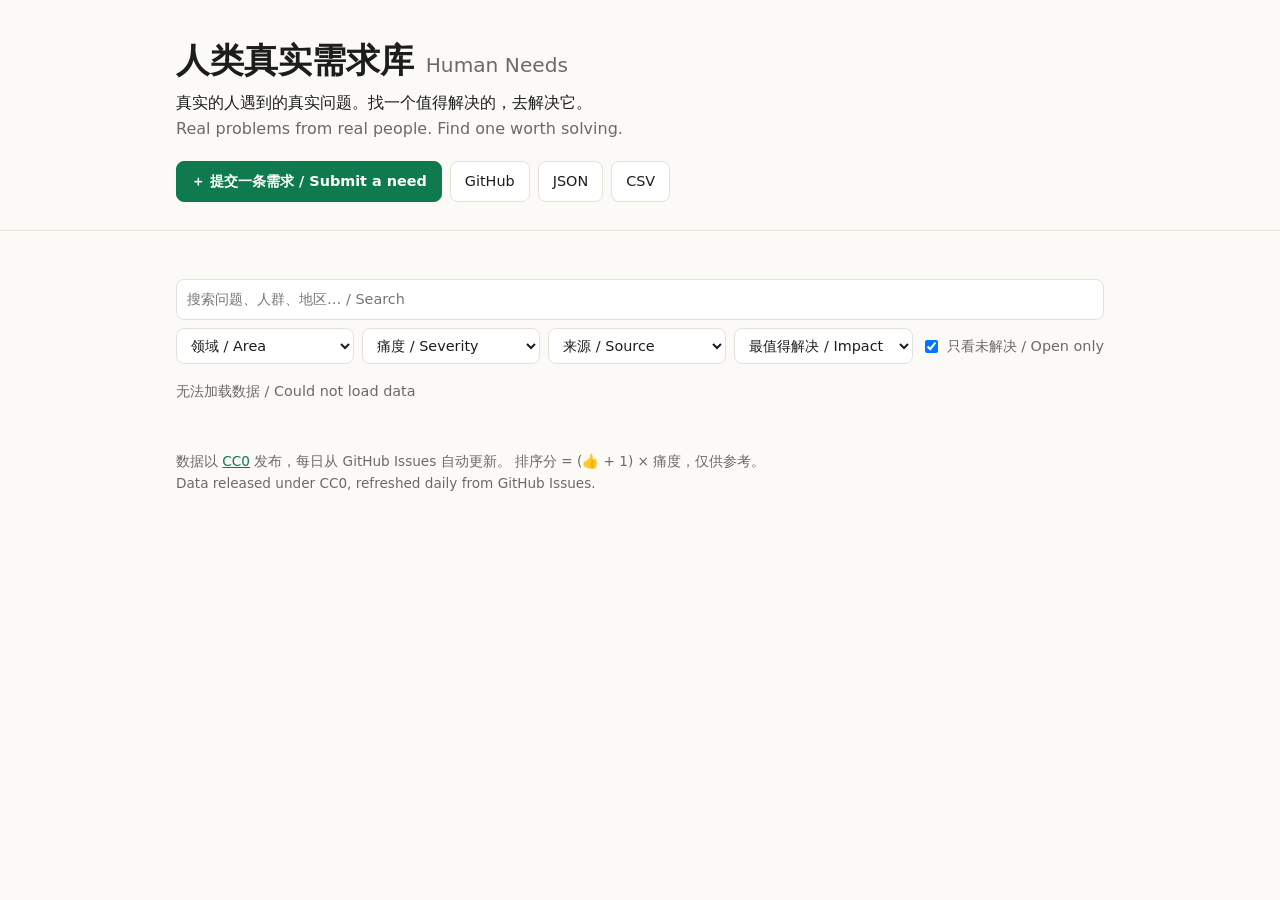
==== site/index.html @ d33054dc "Add browse site, privacy guard, richer export, tests and CI - site/: zero-dependency static site to " ====
<!doctype html>
<html lang="zh-CN">
<head>
  <meta charset="utf-8">
  <meta name="viewport" content="width=device-width, initial-scale=1">
  <title>人类真实需求库 · Human Needs</title>
  <meta name="description" content="一个开放、匿名、CC0 的全人类真实需求库。An open, anonymous, public-domain collection of real needs from people everywhere.">
  <link rel="stylesheet" href="style.css">
</head>
<body>
  <header class="top">
    <div class="wrap">
      <h1>人类真实需求库 <span class="en">Human Needs</span></h1>
      <p class="tagline">真实的人遇到的真实问题。找一个值得解决的，去解决它。<br>
        <span class="en">Real problems from real people. Find one worth solving.</span></p>
      <div class="actions">
        <a class="btn primary" id="submit-link" href="#">＋ 提交一条需求 / Submit a need</a>
        <a class="btn" id="repo-link" href="#">GitHub</a>
        <a class="btn" href="data/needs.json" download>JSON</a>
        <a class="btn" href="data/needs.csv" download>CSV</a>
      </div>
    </div>
  </header>

  <main class="wrap">
    <section class="summary" id="summary" aria-live="polite"></section>

    <section class="controls" aria-label="筛选 / Filters">
      <input id="q" type="search" placeholder="搜索问题、人群、地区… / Search" autocomplete="off">
      <select id="area" aria-label="领域 / Area"><option value="">领域 / Area</option></select>
      <select id="severity" aria-label="最低痛度 / Min severity">
        <option value="">痛度 / Severity</option>
        <option value="3">痛度 ≥ 3</option>
        <option value="4">痛度 ≥ 4</option>
        <option value="5">痛度 = 5</option>
      </select>
      <select id="source" aria-label="来源 / Source">
        <option value="">来源 / Source</option>
        <option value="firsthand">亲历 / First-hand</option>
        <option value="observed">观察 / Observed</option>
        <option value="hearsay">转述 / Hearsay</option>
      </select>
      <select id="sort" aria-label="排序 / Sort">
        <option value="impact">最值得解决 / Impact</option>
        <option value="upvotes">最多认同 / Most 👍</option>
        <option value="new">最新 / Newest</option>
        <option value="severity">最痛 / Most severe</option>
      </select>
      <label class="check"><input type="checkbox" id="open-only" checked> 只看未解决 / Open only</label>
    </section>

    <p class="count" id="count"></p>
    <ol class="list" id="list"></ol>
    <div class="empty" id="empty" hidden></div>
  </main>

  <footer class="wrap foot">
    数据以 <a href="https://creativecommons.org/publicdomain/zero/1.0/">CC0</a> 发布，每日从 GitHub Issues 自动更新。
    排序分 = (👍 + 1) × 痛度，仅供参考。<br>
    <span class="en">Data released under CC0, refreshed daily from GitHub Issues.</span>
  </footer>

  <script src="app.js"></script>
</body>
</html>
---- site/style.css ----
:root {
  --bg: #fbfaf7;
  --surface: #ffffff;
  --text: #1d1d1b;
  --muted: #6b6a66;
  --border: #e4e1da;
  --accent: #0e7a4d;
  --accent-text: #ffffff;
  --chip: #f1efe9;
  --sev-1: #d9d5c7; --sev-2: #e8c25a; --sev-3: #e59a3a; --sev-4: #d9623b; --sev-5: #b3261e;
}
@media (prefers-color-scheme: dark) {
  :root {
    --bg: #161614;
    --surface: #1f1f1c;
    --text: #ecebe6;
    --muted: #a09f98;
    --border: #34332f;
    --accent: #3fb47f;
    --accent-text: #0d1a13;
    --chip: #2a2a26;
    --sev-1: #5a574e;
  }
}

* { box-sizing: border-box; }
body {
  margin: 0;
  background: var(--bg);
  color: var(--text);
  font: 16px/1.6 system-ui, -apple-system, "PingFang SC", "Microsoft YaHei", "Noto Sans CJK SC", sans-serif;
}
a { color: var(--accent); }
.wrap { max-width: 960px; margin: 0 auto; padding: 0 16px; }
.en { color: var(--muted); font-weight: 400; }

.top { border-bottom: 1px solid var(--border); padding: 40px 0 28px; }
.top h1 { margin: 0 0 8px; font-size: clamp(1.5rem, 4vw, 2.1rem); line-height: 1.25; }
.top h1 .en { font-size: .6em; display: inline-block; }
.tagline { margin: 0 0 20px; }
.actions { display: flex; flex-wrap: wrap; gap: 8px; }
.btn {
  display: inline-block; padding: 8px 14px; border-radius: 8px;
  border: 1px solid var(--border); background: var(--surface);
  color: var(--text); text-decoration: none; font-size: .9rem;
}
.btn:hover { border-color: var(--muted); }
.btn.primary { background: var(--accent); border-color: var(--accent); color: var(--accent-text); font-weight: 600; }

.summary { display: grid; grid-template-columns: repeat(auto-fit, minmax(140px, 1fr)); gap: 12px; margin: 24px 0; }
.stat { background: var(--surface); border: 1px solid var(--border); border-radius: 10px; padding: 12px 14px; }
.stat b { display: block; font-size: 1.6rem; line-height: 1.2; font-variant-numeric: tabular-nums; }
.stat span { color: var(--muted); font-size: .85rem; }

.controls { display: flex; flex-wrap: wrap; gap: 8px; align-items: center; }
.controls input[type=search], .controls select {
  font: inherit; font-size: .9rem; padding: 8px 10px; border-radius: 8px;
  border: 1px solid var(--border); background: var(--surface); color: var(--text);
  min-width: 0;
}
.controls input[type=search] { flex: 1 1 100%; }
.controls select { flex: 1 1 160px; }
.check { font-size: .9rem; color: var(--muted); display: flex; gap: 6px; align-items: center; }
.count { color: var(--muted); font-size: .9rem; margin: 16px 0 8px; }

.list { list-style: none; padding: 0; margin: 0; display: grid; gap: 12px; }
.card {
  background: var(--surface); border: 1px solid var(--border); border-radius: 12px;
  padding: 16px; border-left: 4px solid var(--sev-1);
}
.card[data-sev="2"] { border-left-color: var(--sev-2); }
.card[data-sev="3"] { border-left-color: var(--sev-3); }
.card[data-sev="4"] { border-left-color: var(--sev-4); }
.card[data-sev="5"] { border-left-color: var(--sev-5); }
.card h2 { font-size: 1.05rem; margin: 0 0 6px; line-height: 1.4; overflow-wrap: anywhere; }
.card h2 a { color: var(--text); text-decoration: none; }
.card h2 a:hover { text-decoration: underline; }
.meta { display: flex; flex-wrap: wrap; gap: 6px; margin: 8px 0; }
.chip { background: var(--chip); border-radius: 999px; padding: 2px 10px; font-size: .8rem; color: var(--muted); }
.chip.status { color: var(--accent); }
.problem { margin: 8px 0 0; white-space: pre-wrap; overflow-wrap: anywhere; }
.problem.clamp { display: -webkit-box; -webkit-line-clamp: 4; -webkit-box-orient: vertical; overflow: hidden; }
details { margin-top: 8px; font-size: .92rem; }
details summary { cursor: pointer; color: var(--muted); }
details dl { margin: 8px 0 0; display: grid; grid-template-columns: max-content 1fr; gap: 4px 12px; }
details dt { color: var(--muted); }
details dd { margin: 0; white-space: pre-wrap; overflow-wrap: anywhere; }
.foot-row { display: flex; justify-content: space-between; gap: 12px; flex-wrap: wrap; margin-top: 10px; font-size: .85rem; color: var(--muted); }
.foot-row a { text-decoration: none; }

.empty { text-align: center; padding: 48px 16px; color: var(--muted); border: 1px dashed var(--border); border-radius: 12px; }
.empty .btn { margin-top: 12px; }
.foot { color: var(--muted); font-size: .85rem; padding: 40px 16px 48px; }

@media (max-width: 560px) {
  details dl { grid-template-columns: 1fr; }
  details dt { margin-top: 6px; }
}
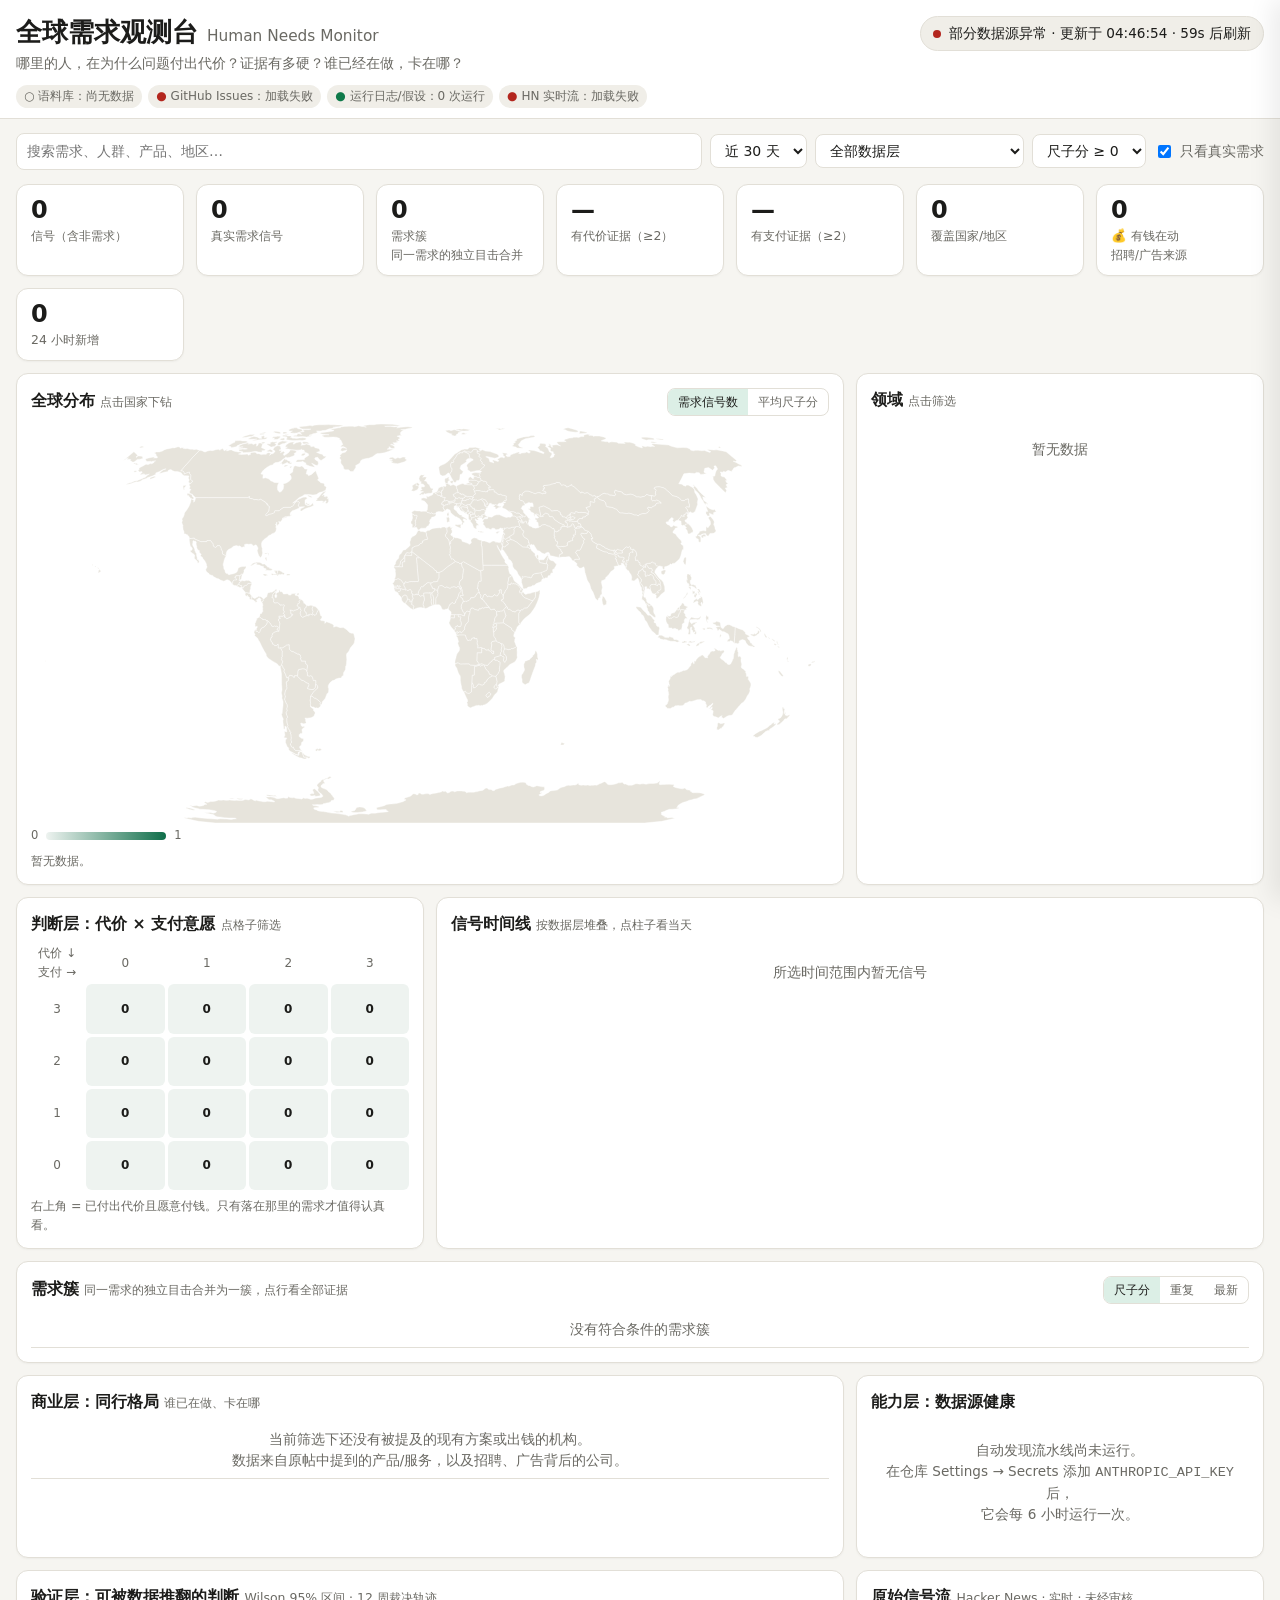
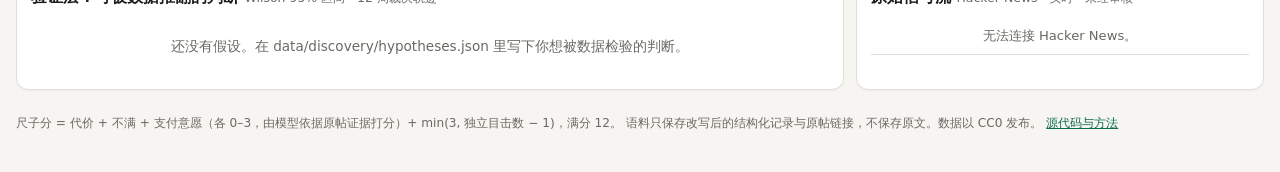
==== commit 0fb00184: "Add automatic need discovery and a live global needs dashboard Discovery (discover/, runs every 6h v" ====
--- a/site/index.html
+++ b/site/index.html
@@ -3,63 +3,127 @@
 <head>
   <meta charset="utf-8">
   <meta name="viewport" content="width=device-width, initial-scale=1">
-  <title>人类真实需求库 · Human Needs</title>
-  <meta name="description" content="一个开放、匿名、CC0 的全人类真实需求库。An open, anonymous, public-domain collection of real needs from people everywhere.">
+  <title>全球需求观测台 · Human Needs Monitor</title>
+  <meta name="description" content="持续监控全人类真实需求：哪里的人在为什么问题付出代价、证据有多强、谁已经在做。">
   <link rel="stylesheet" href="style.css">
 </head>
 <body>
-  <header class="top">
-    <div class="wrap">
-      <h1>人类真实需求库 <span class="en">Human Needs</span></h1>
-      <p class="tagline">真实的人遇到的真实问题。找一个值得解决的，去解决它。<br>
-        <span class="en">Real problems from real people. Find one worth solving.</span></p>
-      <div class="actions">
-        <a class="btn primary" id="submit-link" href="#">＋ 提交一条需求 / Submit a need</a>
-        <a class="btn" id="repo-link" href="#">GitHub</a>
-        <a class="btn" href="data/needs.json" download>JSON</a>
-        <a class="btn" href="data/needs.csv" download>CSV</a>
+<header class="top">
+  <div class="wrap top-row">
+    <div>
+      <h1>全球需求观测台 <span class="en">Human Needs Monitor</span></h1>
+      <p class="sub">哪里的人，在为什么问题付出代价？证据有多硬？谁已经在做，卡在哪？</p>
+    </div>
+    <div class="live" id="live" role="status" aria-live="polite">
+      <span class="dot"></span><span id="live-text">连接中…</span>
+    </div>
+  </div>
+  <div class="wrap feeds" id="feeds"></div>
+</header>
+
+<nav class="filters wrap" aria-label="筛选">
+  <input id="q" type="search" placeholder="搜索需求、人群、产品、地区…" autocomplete="off">
+  <select id="range" aria-label="时间范围">
+    <option value="7">近 7 天</option>
+    <option value="30" selected>近 30 天</option>
+    <option value="90">近 90 天</option>
+    <option value="0">全部</option>
+  </select>
+  <select id="tier" aria-label="数据层">
+    <option value="">全部数据层</option>
+    <option value="money">💰 有钱在动（招聘/广告）</option>
+    <option value="firsthand">🗣 一手抱怨</option>
+    <option value="suppressed">🔇 被主流平台删除</option>
+  </select>
+  <select id="minruler" aria-label="尺子分下限">
+    <option value="0">尺子分 ≥ 0</option>
+    <option value="4">尺子分 ≥ 4</option>
+    <option value="6">尺子分 ≥ 6</option>
+    <option value="8">尺子分 ≥ 8</option>
+  </select>
+  <label class="check"><input type="checkbox" id="needs-only" checked> 只看真实需求</label>
+  <div class="crumbs" id="crumbs"></div>
+</nav>
+
+<main class="wrap grid">
+  <section class="kpis span-all" id="kpis" aria-label="关键指标"></section>
+
+  <section class="card span-2" aria-labelledby="h-map">
+    <div class="card-head">
+      <h2 id="h-map">全球分布 <small>点击国家下钻</small></h2>
+      <div class="seg" id="map-metric" role="group" aria-label="地图指标">
+        <button data-v="count" class="on">需求信号数</button><button data-v="ruler">平均尺子分</button>
       </div>
     </div>
-  </header>
+    <div id="map" class="map"></div>
+    <p class="note" id="map-note"></p>
+  </section>
 
-  <main class="wrap">
-    <section class="summary" id="summary" aria-live="polite"></section>
+  <section class="card" aria-labelledby="h-area">
+    <div class="card-head"><h2 id="h-area">领域 <small>点击筛选</small></h2></div>
+    <div id="areas"></div>
+  </section>
 
-    <section class="controls" aria-label="筛选 / Filters">
-      <input id="q" type="search" placeholder="搜索问题、人群、地区… / Search" autocomplete="off">
-      <select id="area" aria-label="领域 / Area"><option value="">领域 / Area</option></select>
-      <select id="severity" aria-label="最低痛度 / Min severity">
-        <option value="">痛度 / Severity</option>
-        <option value="3">痛度 ≥ 3</option>
-        <option value="4">痛度 ≥ 4</option>
-        <option value="5">痛度 = 5</option>
-      </select>
-      <select id="source" aria-label="来源 / Source">
-        <option value="">来源 / Source</option>
-        <option value="firsthand">亲历 / First-hand</option>
-        <option value="observed">观察 / Observed</option>
-        <option value="hearsay">转述 / Hearsay</option>
-      </select>
-      <select id="sort" aria-label="排序 / Sort">
-        <option value="impact">最值得解决 / Impact</option>
-        <option value="upvotes">最多认同 / Most 👍</option>
-        <option value="new">最新 / Newest</option>
-        <option value="severity">最痛 / Most severe</option>
-      </select>
-      <label class="check"><input type="checkbox" id="open-only" checked> 只看未解决 / Open only</label>
-    </section>
+  <section class="card" aria-labelledby="h-ruler">
+    <div class="card-head"><h2 id="h-ruler">判断层：代价 × 支付意愿 <small>点格子筛选</small></h2></div>
+    <div id="matrix"></div>
+    <p class="note">右上角 = 已付出代价且愿意付钱。只有落在那里的需求才值得认真看。</p>
+  </section>
 
-    <p class="count" id="count"></p>
-    <ol class="list" id="list"></ol>
-    <div class="empty" id="empty" hidden></div>
-  </main>
+  <section class="card span-2" aria-labelledby="h-time">
+    <div class="card-head"><h2 id="h-time">信号时间线 <small>按数据层堆叠，点柱子看当天</small></h2></div>
+    <div id="timeline"></div>
+  </section>
 
-  <footer class="wrap foot">
-    数据以 <a href="https://creativecommons.org/publicdomain/zero/1.0/">CC0</a> 发布，每日从 GitHub Issues 自动更新。
-    排序分 = (👍 + 1) × 痛度，仅供参考。<br>
-    <span class="en">Data released under CC0, refreshed daily from GitHub Issues.</span>
-  </footer>
+  <section class="card span-all" aria-labelledby="h-clusters">
+    <div class="card-head">
+      <h2 id="h-clusters">需求簇 <small>同一需求的独立目击合并为一簇，点行看全部证据</small></h2>
+      <div class="seg" id="cluster-sort" role="group" aria-label="排序">
+        <button data-v="ruler" class="on">尺子分</button><button data-v="repetition">重复</button><button data-v="last">最新</button>
+      </div>
+    </div>
+    <div class="table-wrap"><table class="tbl" id="clusters"></table></div>
+  </section>
 
-  <script src="app.js"></script>
+  <section class="card span-2" aria-labelledby="h-peers">
+    <div class="card-head"><h2 id="h-peers">商业层：同行格局 <small>谁已在做、卡在哪</small></h2></div>
+    <div class="table-wrap"><table class="tbl" id="peers"></table></div>
+  </section>
+
+  <section class="card" aria-labelledby="h-health">
+    <div class="card-head"><h2 id="h-health">能力层：数据源健康</h2></div>
+    <div id="health"></div>
+  </section>
+
+  <section class="card span-2" aria-labelledby="h-hyp">
+    <div class="card-head"><h2 id="h-hyp">验证层：可被数据推翻的判断 <small>Wilson 95% 区间 · 12 周裁决轨迹</small></h2></div>
+    <div id="hyps"></div>
+  </section>
+
+  <section class="card" aria-labelledby="h-stream">
+    <div class="card-head"><h2 id="h-stream">原始信号流 <small>Hacker News · 实时 · 未经审核</small></h2></div>
+    <ol class="stream" id="stream"></ol>
+  </section>
+</main>
+
+<aside class="drawer" id="drawer" aria-hidden="true" aria-labelledby="drawer-title">
+  <div class="drawer-head">
+    <h2 id="drawer-title"></h2>
+    <button class="icon" id="drawer-close" aria-label="关闭">✕</button>
+  </div>
+  <div class="drawer-body" id="drawer-body"></div>
+</aside>
+<div class="toast" id="toast" role="status" aria-live="polite"></div>
+
+<footer class="wrap foot">
+  尺子分 = 代价 + 不满 + 支付意愿（各 0–3，由模型依据原帖证据打分）+ min(3, 独立目击数 − 1)，满分 12。
+  语料只保存改写后的结构化记录与原帖链接，不保存原文。数据以 CC0 发布。
+  <a href="https://github.com/010egg/human-needs">源代码与方法</a>
+</footer>
+
+<script src="vendor/d3.min.js"></script>
+<script src="vendor/topojson-client.min.js"></script>
+<script src="core.js"></script>
+<script src="app.js"></script>
 </body>
 </html>
--- a/site/style.css
+++ b/site/style.css
@@ -1,98 +1,206 @@
 :root {
-  --bg: #fbfaf7;
+  --bg: #f6f5f1;
   --surface: #ffffff;
-  --text: #1d1d1b;
-  --muted: #6b6a66;
-  --border: #e4e1da;
-  --accent: #0e7a4d;
-  --accent-text: #ffffff;
-  --chip: #f1efe9;
-  --sev-1: #d9d5c7; --sev-2: #e8c25a; --sev-3: #e59a3a; --sev-4: #d9623b; --sev-5: #b3261e;
+  --surface-2: #f0eee8;
+  --text: #1c1c1a;
+  --muted: #6a6963;
+  --border: #e2dfd7;
+  --accent: #0f6e4a;
+  --accent-soft: #dcefe6;
+  --warn: #b4530b;
+  --bad: #b3261e;
+  --good: #0f7a4a;
+  --seq-0: #eef3f0;
+  --seq-1: #0f6e4a;
+  --empty-land: #e7e4dc;
+  --tier-money: #c28a12;
+  --tier-firsthand: #2f6fb3;
+  --tier-suppressed: #8a4fbf;
+  --tier-other: #9a978d;
+  --shadow: 0 1px 2px rgba(0,0,0,.04);
+}
+:root[data-theme="dark"] {
+  --bg: #121311; --surface: #1b1c1a; --surface-2: #242522; --text: #ecebe6; --muted: #a2a097;
+  --border: #33342f; --accent: #49c08b; --accent-soft: #1d3a2d; --warn: #e39a4b; --bad: #ef6b62; --good: #49c08b;
+  --seq-0: #1f2a24; --seq-1: #5fd6a0; --empty-land: #2a2b28;
+  --tier-money: #e0b247; --tier-firsthand: #6aa4e6; --tier-suppressed: #b98ae3; --tier-other: #77756d; --shadow: none;
 }
 @media (prefers-color-scheme: dark) {
-  :root {
-    --bg: #161614;
-    --surface: #1f1f1c;
-    --text: #ecebe6;
-    --muted: #a09f98;
-    --border: #34332f;
-    --accent: #3fb47f;
-    --accent-text: #0d1a13;
-    --chip: #2a2a26;
-    --sev-1: #5a574e;
+  :root:not([data-theme="light"]) {
+    --bg: #121311; --surface: #1b1c1a; --surface-2: #242522; --text: #ecebe6; --muted: #a2a097;
+    --border: #33342f; --accent: #49c08b; --accent-soft: #1d3a2d; --warn: #e39a4b; --bad: #ef6b62; --good: #49c08b;
+    --seq-0: #1f2a24; --seq-1: #5fd6a0; --empty-land: #2a2b28;
+    --tier-money: #e0b247; --tier-firsthand: #6aa4e6; --tier-suppressed: #b98ae3; --tier-other: #77756d; --shadow: none;
   }
 }
 
 * { box-sizing: border-box; }
+html, body { margin: 0; }
 body {
-  margin: 0;
-  background: var(--bg);
-  color: var(--text);
-  font: 16px/1.6 system-ui, -apple-system, "PingFang SC", "Microsoft YaHei", "Noto Sans CJK SC", sans-serif;
+  background: var(--bg); color: var(--text);
+  font: 14px/1.55 system-ui, -apple-system, "PingFang SC", "Microsoft YaHei", "Noto Sans CJK SC", sans-serif;
+  -webkit-text-size-adjust: 100%;
 }
 a { color: var(--accent); }
-.wrap { max-width: 960px; margin: 0 auto; padding: 0 16px; }
-.en { color: var(--muted); font-weight: 400; }
-
-.top { border-bottom: 1px solid var(--border); padding: 40px 0 28px; }
-.top h1 { margin: 0 0 8px; font-size: clamp(1.5rem, 4vw, 2.1rem); line-height: 1.25; }
-.top h1 .en { font-size: .6em; display: inline-block; }
-.tagline { margin: 0 0 20px; }
-.actions { display: flex; flex-wrap: wrap; gap: 8px; }
-.btn {
-  display: inline-block; padding: 8px 14px; border-radius: 8px;
-  border: 1px solid var(--border); background: var(--surface);
-  color: var(--text); text-decoration: none; font-size: .9rem;
-}
-.btn:hover { border-color: var(--muted); }
-.btn.primary { background: var(--accent); border-color: var(--accent); color: var(--accent-text); font-weight: 600; }
-
-.summary { display: grid; grid-template-columns: repeat(auto-fit, minmax(140px, 1fr)); gap: 12px; margin: 24px 0; }
-.stat { background: var(--surface); border: 1px solid var(--border); border-radius: 10px; padding: 12px 14px; }
-.stat b { display: block; font-size: 1.6rem; line-height: 1.2; font-variant-numeric: tabular-nums; }
-.stat span { color: var(--muted); font-size: .85rem; }
-
-.controls { display: flex; flex-wrap: wrap; gap: 8px; align-items: center; }
-.controls input[type=search], .controls select {
-  font: inherit; font-size: .9rem; padding: 8px 10px; border-radius: 8px;
-  border: 1px solid var(--border); background: var(--surface); color: var(--text);
-  min-width: 0;
-}
-.controls input[type=search] { flex: 1 1 100%; }
-.controls select { flex: 1 1 160px; }
-.check { font-size: .9rem; color: var(--muted); display: flex; gap: 6px; align-items: center; }
-.count { color: var(--muted); font-size: .9rem; margin: 16px 0 8px; }
-
-.list { list-style: none; padding: 0; margin: 0; display: grid; gap: 12px; }
-.card {
-  background: var(--surface); border: 1px solid var(--border); border-radius: 12px;
-  padding: 16px; border-left: 4px solid var(--sev-1);
-}
-.card[data-sev="2"] { border-left-color: var(--sev-2); }
-.card[data-sev="3"] { border-left-color: var(--sev-3); }
-.card[data-sev="4"] { border-left-color: var(--sev-4); }
-.card[data-sev="5"] { border-left-color: var(--sev-5); }
-.card h2 { font-size: 1.05rem; margin: 0 0 6px; line-height: 1.4; overflow-wrap: anywhere; }
-.card h2 a { color: var(--text); text-decoration: none; }
-.card h2 a:hover { text-decoration: underline; }
-.meta { display: flex; flex-wrap: wrap; gap: 6px; margin: 8px 0; }
-.chip { background: var(--chip); border-radius: 999px; padding: 2px 10px; font-size: .8rem; color: var(--muted); }
-.chip.status { color: var(--accent); }
-.problem { margin: 8px 0 0; white-space: pre-wrap; overflow-wrap: anywhere; }
-.problem.clamp { display: -webkit-box; -webkit-line-clamp: 4; -webkit-box-orient: vertical; overflow: hidden; }
-details { margin-top: 8px; font-size: .92rem; }
-details summary { cursor: pointer; color: var(--muted); }
-details dl { margin: 8px 0 0; display: grid; grid-template-columns: max-content 1fr; gap: 4px 12px; }
-details dt { color: var(--muted); }
-details dd { margin: 0; white-space: pre-wrap; overflow-wrap: anywhere; }
-.foot-row { display: flex; justify-content: space-between; gap: 12px; flex-wrap: wrap; margin-top: 10px; font-size: .85rem; color: var(--muted); }
-.foot-row a { text-decoration: none; }
-
-.empty { text-align: center; padding: 48px 16px; color: var(--muted); border: 1px dashed var(--border); border-radius: 12px; }
-.empty .btn { margin-top: 12px; }
-.foot { color: var(--muted); font-size: .85rem; padding: 40px 16px 48px; }
-
-@media (max-width: 560px) {
-  details dl { grid-template-columns: 1fr; }
-  details dt { margin-top: 6px; }
-}
+button { font: inherit; color: inherit; }
+.wrap { max-width: 1320px; margin: 0 auto; padding: 0 16px; }
+.en { color: var(--muted); font-weight: 400; font-size: .6em; }
+small { color: var(--muted); font-weight: 400; font-size: .78rem; }
+
+/* header */
+.top { background: var(--surface); border-bottom: 1px solid var(--border); padding: 16px 0 10px; }
+.top-row { display: flex; justify-content: space-between; align-items: flex-start; gap: 12px; flex-wrap: wrap; }
+h1 { margin: 0; font-size: clamp(1.25rem, 3vw, 1.6rem); line-height: 1.3; }
+.sub { margin: 4px 0 0; color: var(--muted); }
+.live { display: flex; align-items: center; gap: 8px; padding: 6px 12px; border: 1px solid var(--border);
+  border-radius: 999px; background: var(--surface-2); font-size: .85rem; font-variant-numeric: tabular-nums; white-space: nowrap; }
+.dot { width: 8px; height: 8px; border-radius: 50%; background: var(--muted); }
+.live.ok .dot { background: var(--good); box-shadow: 0 0 0 0 var(--good); animation: pulse 2s infinite; }
+.live.warn .dot { background: var(--warn); }
+.live.bad .dot { background: var(--bad); }
+@keyframes pulse { 0% { box-shadow: 0 0 0 0 rgba(15,122,74,.5); } 70% { box-shadow: 0 0 0 8px rgba(15,122,74,0); } 100% { box-shadow: 0 0 0 0 rgba(15,122,74,0); } }
+@media (prefers-reduced-motion: reduce) { .live.ok .dot { animation: none; } }
+.feeds { display: flex; flex-wrap: wrap; gap: 6px; margin-top: 10px; }
+.feed { font-size: .75rem; padding: 2px 8px; border-radius: 999px; background: var(--surface-2); color: var(--muted); }
+.feed.ok::before { content: "● "; color: var(--good); }
+.feed.warn::before { content: "● "; color: var(--warn); }
+.feed.bad::before { content: "● "; color: var(--bad); }
+.feed.idle::before { content: "○ "; }
+
+/* filters */
+.filters { display: flex; flex-wrap: wrap; gap: 8px; align-items: center; padding-top: 14px; padding-bottom: 6px;
+  position: sticky; top: 0; z-index: 5; background: var(--bg); }
+.filters input[type=search], .filters select {
+  font: inherit; padding: 7px 10px; border-radius: 8px; border: 1px solid var(--border);
+  background: var(--surface); color: var(--text); min-width: 0; }
+.filters input[type=search] { flex: 1 1 240px; }
+.filters select { flex: 0 1 auto; }
+.check { display: flex; gap: 6px; align-items: center; color: var(--muted); }
+.crumbs { display: flex; flex-wrap: wrap; gap: 6px; flex-basis: 100%; }
+.crumbs:empty { display: none; }
+.chip { display: inline-flex; align-items: center; gap: 6px; padding: 3px 6px 3px 10px; border-radius: 999px;
+  background: var(--accent-soft); color: var(--text); font-size: .8rem; border: 0; cursor: pointer; }
+.chip b { font-weight: 600; }
+.chip .x { opacity: .6; padding: 0 4px; }
+.chip.clear { background: transparent; color: var(--muted); text-decoration: underline; padding: 3px 4px; }
+
+/* grid */
+.grid { display: grid; grid-template-columns: repeat(3, minmax(0, 1fr)); gap: 12px; padding-top: 8px; padding-bottom: 24px; }
+.span-2 { grid-column: span 2; }
+.span-all { grid-column: 1 / -1; }
+@media (max-width: 1000px) { .grid { grid-template-columns: minmax(0, 1fr); } .span-2 { grid-column: auto; } }
+.card { background: var(--surface); border: 1px solid var(--border); border-radius: 12px; padding: 14px; box-shadow: var(--shadow); min-width: 0; }
+.card-head { display: flex; justify-content: space-between; align-items: baseline; gap: 8px; flex-wrap: wrap; margin-bottom: 8px; }
+h2 { font-size: .98rem; margin: 0; }
+.note { color: var(--muted); font-size: .78rem; margin: 6px 0 0; }
+.empty { color: var(--muted); font-size: .85rem; padding: 18px 8px; text-align: center; }
+.seg { display: inline-flex; border: 1px solid var(--border); border-radius: 8px; overflow: hidden; }
+.seg button { border: 0; background: transparent; padding: 3px 10px; font-size: .78rem; cursor: pointer; color: var(--muted); }
+.seg button.on { background: var(--accent-soft); color: var(--text); }
+
+/* kpis */
+.kpis { display: grid; grid-template-columns: repeat(auto-fit, minmax(150px, 1fr)); gap: 12px; }
+.kpi { background: var(--surface); border: 1px solid var(--border); border-radius: 12px; padding: 10px 14px; box-shadow: var(--shadow); }
+.kpi b { display: block; font-size: 1.5rem; line-height: 1.25; font-variant-numeric: tabular-nums; }
+.kpi span { color: var(--muted); font-size: .78rem; }
+.kpi i { font-style: normal; color: var(--muted); font-size: .72rem; display: block; }
+
+/* charts */
+.map svg { width: 100%; height: auto; display: block; }
+.map path.land { stroke: var(--surface); stroke-width: .5; cursor: pointer; }
+.map path.land.sel { stroke: var(--text); stroke-width: 1.2; }
+.legend { display: flex; align-items: center; gap: 8px; font-size: .72rem; color: var(--muted); margin-top: 4px; }
+.legend .ramp { width: 120px; height: 8px; border-radius: 4px; }
+.bars { display: grid; gap: 4px; }
+.bar { display: grid; grid-template-columns: 84px 1fr 36px; align-items: center; gap: 8px; cursor: pointer; border: 0;
+  background: transparent; padding: 2px 0; text-align: left; font-size: .82rem; }
+.bar .track { height: 14px; background: var(--surface-2); border-radius: 4px; overflow: hidden; }
+.bar .fill { height: 100%; background: var(--accent); border-radius: 4px; }
+.bar.sel { font-weight: 600; }
+.bar.dim { opacity: .45; }
+.bar .n { text-align: right; font-variant-numeric: tabular-nums; color: var(--muted); }
+.matrix { display: grid; grid-template-columns: 52px repeat(4, 1fr); gap: 3px; font-size: .75rem; }
+.matrix .lab { color: var(--muted); display: flex; align-items: center; justify-content: center; text-align: center; }
+.matrix button.cell { border: 0; border-radius: 6px; aspect-ratio: 1.6; cursor: pointer; font-variant-numeric: tabular-nums;
+  font-weight: 600; min-height: 34px; }
+.matrix button.cell.sel { outline: 2px solid var(--text); }
+.tl svg { width: 100%; display: block; }
+.tl rect { cursor: pointer; }
+.tl .axis text { fill: var(--muted); font-size: 10px; }
+.tl .axis path, .tl .axis line { stroke: var(--border); }
+.tiers { display: flex; gap: 12px; flex-wrap: wrap; font-size: .75rem; color: var(--muted); margin-top: 4px; }
+.tiers span::before { content: ""; display: inline-block; width: 9px; height: 9px; border-radius: 2px; margin-right: 4px; background: var(--c); vertical-align: -1px; }
+
+/* tables */
+.table-wrap { overflow-x: auto; }
+.tbl { width: 100%; border-collapse: collapse; font-size: .82rem; }
+.tbl th { text-align: left; color: var(--muted); font-weight: 500; padding: 6px 8px; border-bottom: 1px solid var(--border); white-space: nowrap; }
+.tbl td { padding: 7px 8px; border-bottom: 1px solid var(--border); vertical-align: top; }
+.tbl tr.row { cursor: pointer; }
+.tbl tr.row:hover td { background: var(--surface-2); }
+.tbl .num { text-align: right; font-variant-numeric: tabular-nums; white-space: nowrap; }
+.tbl .title { min-width: 220px; }
+.tbl .title small { display: block; }
+.pips { display: inline-flex; gap: 2px; vertical-align: middle; }
+.pips i { width: 7px; height: 10px; border-radius: 2px; background: var(--surface-2); }
+.pips i.on { background: var(--accent); }
+.score { display: inline-block; min-width: 2.2em; text-align: center; padding: 1px 6px; border-radius: 6px; font-weight: 600; background: var(--accent-soft); }
+.tag { display: inline-block; font-size: .7rem; padding: 0 6px; border-radius: 999px; background: var(--surface-2); color: var(--muted); margin: 1px 2px 1px 0; white-space: nowrap; }
+.tag.new { background: var(--accent); color: var(--surface); }
+.t-money { color: var(--tier-money); } .t-firsthand { color: var(--tier-firsthand); } .t-suppressed { color: var(--tier-suppressed); }
+
+/* health */
+.src { display: grid; grid-template-columns: 1fr auto; gap: 2px 8px; padding: 6px 0; border-bottom: 1px solid var(--border); font-size: .82rem; }
+.src:last-child { border-bottom: 0; }
+.src .meta { color: var(--muted); font-size: .74rem; grid-column: 1 / -1; }
+.funnel { display: grid; grid-template-columns: repeat(5, 1fr); gap: 4px; margin: 6px 0 10px; text-align: center; font-size: .72rem; color: var(--muted); }
+.funnel b { display: block; font-size: 1rem; color: var(--text); font-variant-numeric: tabular-nums; }
+
+/* hypotheses */
+.hyp { padding: 10px 0; border-bottom: 1px solid var(--border); }
+.hyp:last-child { border-bottom: 0; }
+.hyp-top { display: flex; justify-content: space-between; gap: 8px; align-items: flex-start; }
+.verdict { font-size: .74rem; padding: 2px 8px; border-radius: 999px; white-space: nowrap; font-weight: 600; }
+.v-supported { background: var(--accent-soft); color: var(--good); }
+.v-refuted { background: color-mix(in srgb, var(--bad) 15%, transparent); color: var(--bad); }
+.v-inconclusive { background: color-mix(in srgb, var(--warn) 15%, transparent); color: var(--warn); }
+.v-insufficient { background: var(--surface-2); color: var(--muted); }
+.ci { position: relative; height: 18px; margin: 8px 0 4px; background: var(--surface-2); border-radius: 4px; }
+.ci .band { position: absolute; top: 4px; height: 10px; background: color-mix(in srgb, var(--accent) 35%, transparent); border-radius: 3px; }
+.ci .pt { position: absolute; top: 2px; width: 2px; height: 14px; background: var(--accent); }
+.ci .th { position: absolute; top: -2px; width: 2px; height: 22px; background: var(--text); }
+.hyp-meta { display: flex; justify-content: space-between; gap: 8px; flex-wrap: wrap; font-size: .74rem; color: var(--muted); font-variant-numeric: tabular-nums; }
+.strip { display: flex; gap: 2px; }
+.strip i { width: 10px; height: 10px; border-radius: 2px; }
+.strip .s-supported { background: var(--good); } .strip .s-refuted { background: var(--bad); }
+.strip .s-inconclusive { background: var(--warn); } .strip .s-insufficient { background: var(--surface-2); }
+
+/* stream */
+.stream { list-style: none; padding: 0; margin: 0; max-height: 520px; overflow-y: auto; }
+.stream li { padding: 8px 0; border-bottom: 1px solid var(--border); font-size: .82rem; }
+.stream li.fresh { animation: flash 2.5s ease-out; }
+@keyframes flash { from { background: var(--accent-soft); } to { background: transparent; } }
+.stream .txt { display: -webkit-box; -webkit-line-clamp: 3; -webkit-box-orient: vertical; overflow: hidden; overflow-wrap: anywhere; }
+.stream .row2 { display: flex; justify-content: space-between; gap: 8px; color: var(--muted); font-size: .74rem; margin-top: 2px; }
+
+/* drawer */
+.drawer { position: fixed; top: 0; right: 0; bottom: 0; width: min(560px, 100vw); background: var(--surface);
+  border-left: 1px solid var(--border); transform: translateX(100%); transition: transform .2s ease; z-index: 20;
+  display: flex; flex-direction: column; box-shadow: -8px 0 24px rgba(0,0,0,.08); }
+.drawer.open { transform: none; }
+.drawer-head { display: flex; justify-content: space-between; align-items: flex-start; gap: 8px; padding: 14px 16px; border-bottom: 1px solid var(--border); }
+.drawer-head h2 { font-size: 1.05rem; }
+.drawer-body { overflow-y: auto; padding: 12px 16px 32px; }
+.icon { border: 0; background: var(--surface-2); border-radius: 8px; width: 32px; height: 32px; cursor: pointer; flex: none; }
+.sig { border: 1px solid var(--border); border-radius: 10px; padding: 10px 12px; margin-bottom: 10px; }
+.sig h3 { font-size: .92rem; margin: 0 0 4px; }
+.sig p { margin: 6px 0; white-space: pre-wrap; overflow-wrap: anywhere; }
+.sig dl { display: grid; grid-template-columns: max-content 1fr; gap: 3px 10px; margin: 6px 0 0; font-size: .8rem; }
+.sig dt { color: var(--muted); }
+.sig dd { margin: 0; overflow-wrap: anywhere; }
+.toast { position: fixed; left: 50%; bottom: 20px; transform: translate(-50%, 80px); background: var(--text); color: var(--bg);
+  padding: 8px 14px; border-radius: 999px; font-size: .85rem; transition: transform .25s, opacity .25s; z-index: 30; pointer-events: none; opacity: 0; visibility: hidden; }
+.toast.show { transform: translate(-50%, 0); opacity: 1; visibility: visible; }
+.foot { color: var(--muted); font-size: .76rem; padding-bottom: 40px; }
+.tip { position: fixed; pointer-events: none; background: var(--text); color: var(--bg); padding: 6px 10px; border-radius: 8px;
+  font-size: .78rem; z-index: 40; max-width: 240px; display: none; }
